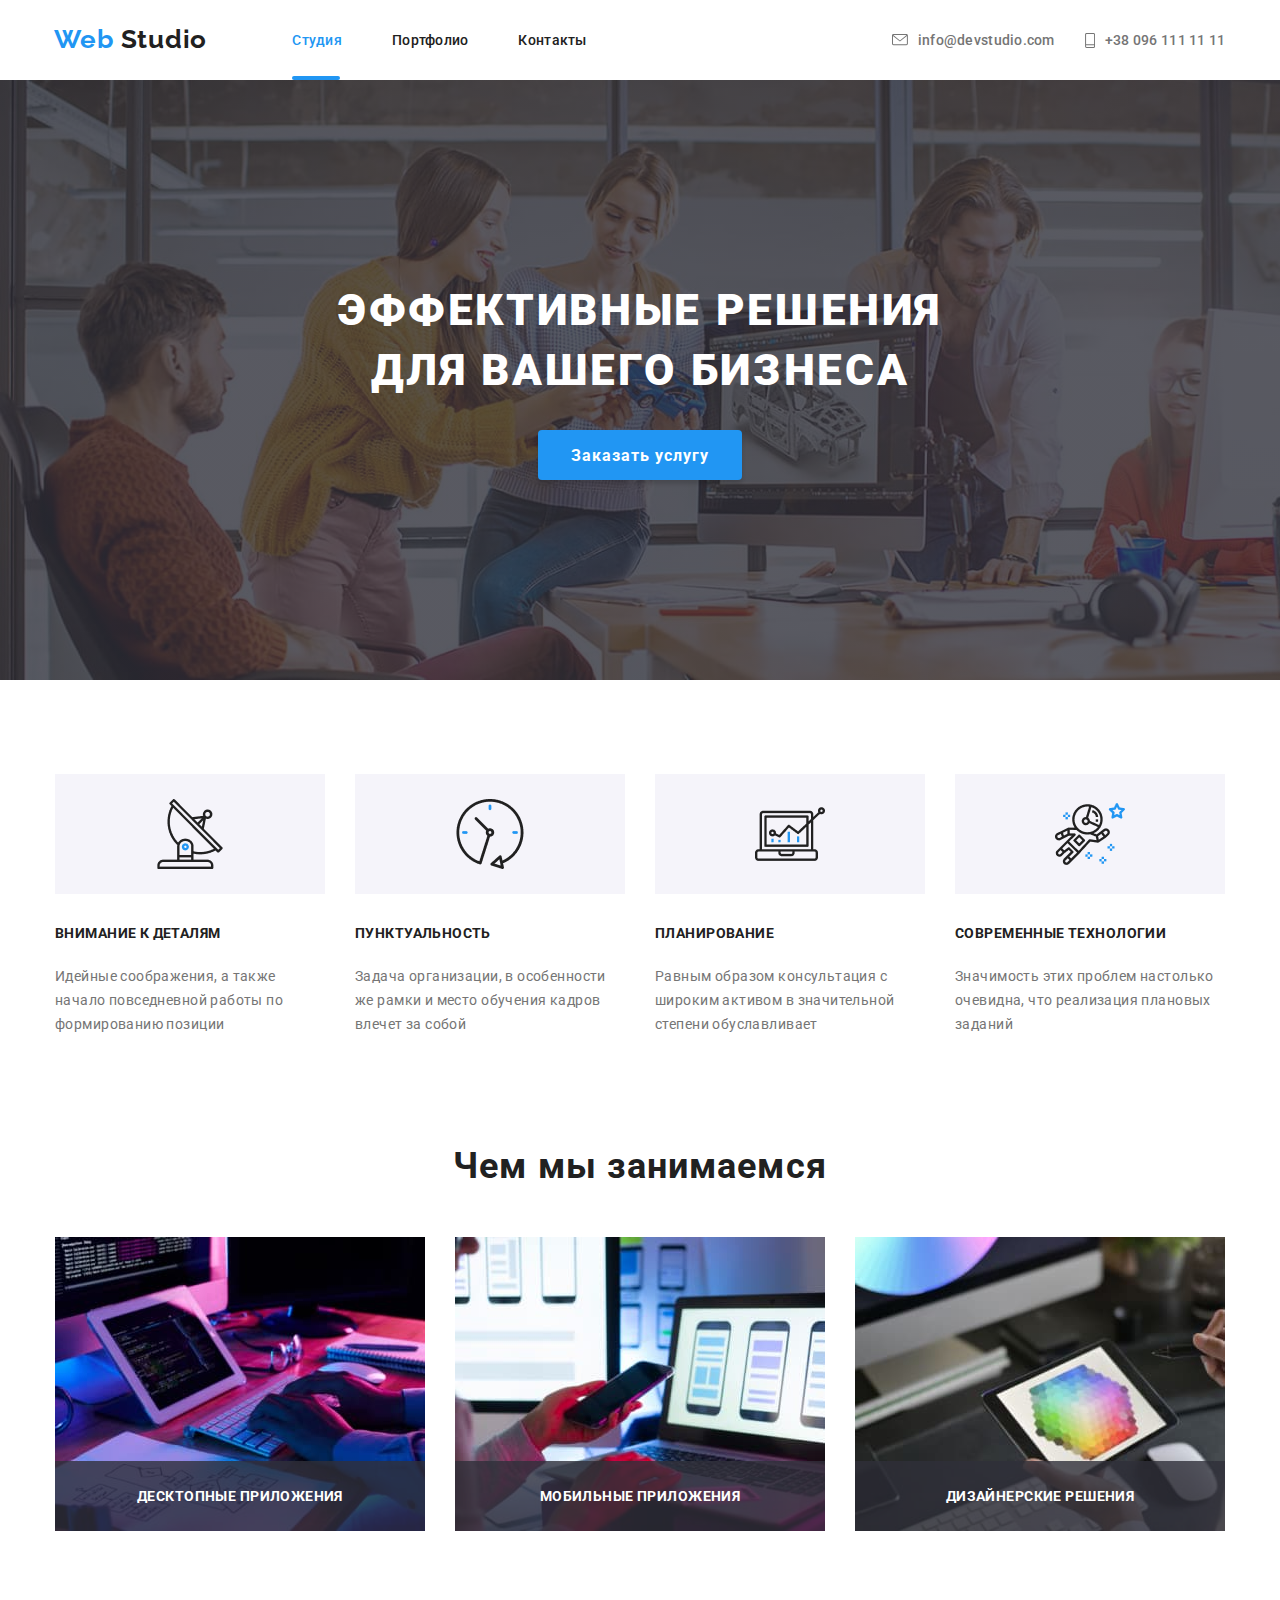
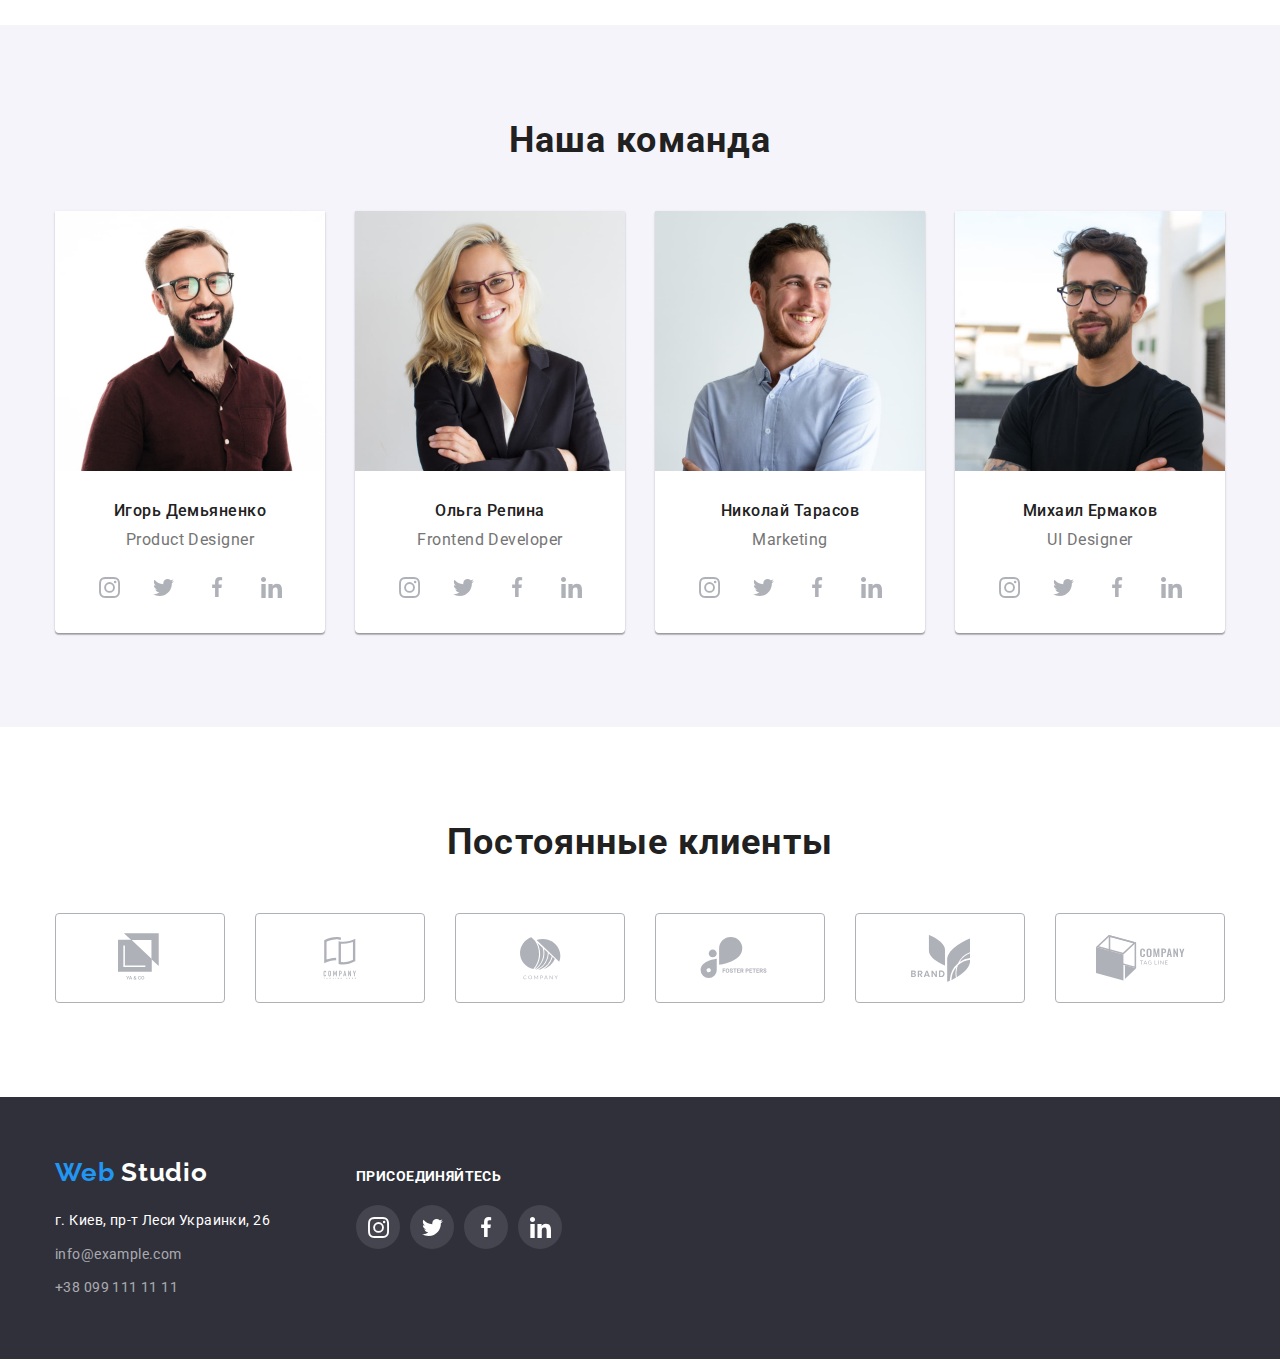
==== index.html @ 48fbd4cf "cloned repository hw-05, added form examples" ====
<!DOCTYPE html>
<html lang="en">
<head>
    <meta charset="UTF-8">
    <meta name="viewport" content="width=device-width, initial-scale=1.0">
    <title>Web Studio</title>
    <link href="https://fonts.googleapis.com/css2?family=Raleway&family=Roboto:wght@400;500;700;900&display=swap" rel="stylesheet">
    <link rel="stylesheet" href="https://cdnjs.cloudflare.com/ajax/libs/modern-normalize/0.7.0/modern-normalize.min.css">
    <link rel="stylesheet" href="./css/styles.css">
</head>
<body class="page">
    <div class="container">
        <header class="header-container container">    
            <!--Navbar-->
            <div class="container">
                <nav class="nav-container">
                    <a class="logo header link" href="./">
                    <span class="site-logo main">
                        <span class="logo-part1">Web </span><span class="logo-part2">Studio</span>
                    </span> 
                    </a>
                    <!--main navigation-->
                    <ul class="site-nav list">
                        <li class="item">
                            <a class="link current-studio" href="./index.html">Студия</a>
                        </li>
                        <li class="item">
                            <a class="link" href="./portfolio.html">Портфолио</a>
                        </li>
                        <li class="item">
                            <a class="link" href="#">Контакты</a>
                        </li>
                    </ul>
                    <!--contacts links-->
                    <ul class="site-contacts list">
                        <li class="item">
                            <svg class="button-icon mail" width="16" height="12">
                                <use href="./images/sprite.svg#icon-mail"></use>
                            </svg>
                            <a class="link" href="mailto:info@devstudio.com">info@devstudio.com</a>
                        </li>
                        <li class="item">
                            <svg class="button-icon tel" width="10" height="15">
                                <use href="./images/sprite.svg#icon-tel"></use>
                            </svg>
                            <a class="link" href="tel:+380961111111">+38 096 111 11 11</a>
                        </li>
                    </ul>
                </nav>
            </div>
        </header>
    </div>
    <main>
         <!--Hero!-->
         <div class="hero">
            <section class="hero-container">
                <div class="hero-section">
                    <H1 class="hero-title">Эффективные решения для вашего бизнеса</H1>
                    <button class="link button hero" data-modal-open>Заказать услугу</button>
                </div>             
            </section>
         </div>
        <!--Advantages-->
        <div class="container">
            <section class="advantages-container container">
                <div class="advantages-section">
                    <h2 class="advantages-title" hidden>Наши преимущества</h2>
                    <ul class="advantages-list list">
                        <li class="advantages-item icon-antenna">
                            <h3 class="advantages-subtitle">Внимание к деталям</h3>
                            <p class="advantages-text">Идейные соображения, а также начало повседневной работы по формированию позиции</p>                
                        </li>
                        <li class="advantages-item icon-clock">
                            <h3 class="advantages-subtitle">Пунктуальность</h3>
                            <p class="advantages-text">Задача организации, в особенности же рамки и место обучения кадров влечет за собой</p>
                        </li>
                        <li class="advantages-item icon-diagram">
                            <h3 class="advantages-subtitle">Планирование</h3>
                            <p class="advantages-text">Равным образом консультация с широким активом в значительной степени обуславливает</p>
                        </li>
                        <li class="advantages-item icon-astro">
                            <h3 class="advantages-subtitle">Современные технологии</h3>
                            <p class="advantages-text">Значимость этих проблем настолько очевидна, что реализация плановых заданий</p>
                        </li>
                    </ul>
                </div>
            </section>
        </div>
        <!--Projects examples-->
        <div class="container">
            <section class="projects-container container">
                <div class="projects-section">
                    <h2 class="section-title">Чем мы занимаемся</h2>
                    <ul class="projects-list list">
                        <li class="project-item">
                            <div class="project-thumb">
                                <img class="project-image" src="./images/apps-on-desktop.jpg" alt="Desktop application running on laptop"
                                width="370"
                                height="294">
                                <div class="overlink">
                                    <a class="project-link link" href="#">Десктопные приложения</a>
                                </div>
                            </div>
                        </li>
                        <li class="project-item">
                            <div class="project-thumb">
                                <img class="project-image" src="./images/apps-on-mobile.jpg" alt="Desktop application running on laptop"
                                width="370"
                                height="294">
                                <div class="overlink">
                                    <a class="project-link link" href="#">Мобильные приложения</a>
                                </div>
                            </div>
                        </li>
                        <li class="project-item">
                            <div class="project-thumb">
                                <img class="project-image" src="./images/apps-design.jpg" alt="Desktop application running on laptop"
                                width="370"
                                height="294">
                                <div class="overlink">
                                    <a class="project-link link" href="#">Дизайнерские решения</a>
                                </div>
                            </div>
                        </li>
                    </ul>
                </div>
            </section>
        </div>
        <!--Our Team-->
        <div class="team">
            <section class="team-container">
                <div class="team-section">
                    <h2 class="section-title">Наша команда</h2>
                    <ul class="team-list list">
                        <li class="team-item">
                            <img class="team-member-photo" src="./images/team-idemyanenko.jpg" alt="Игорь Демьяненко"
                            width="270"
                            height="260">
                            <h3 class="team-member-title">Игорь Демьяненко</h3>
                            <p class="team-department">Product Designer</p>
                            <ul class="social-list join list">
                                <li class="social-list-item">
                                    <a class="social-link-person link" href="#" aria-label="Link to Instagram">
                                        <svg class="social-button-person" width="21" height="21">
                                            <use href="./images/sprite.svg#icon-instagram"></use>
                                        </svg>
                                    </a>
                                </li>
                                <li class="social-list-item">
                                    <a class="social-link-person link" href="#" aria-label="Link to Twiiter">
                                        <svg class="social-button-person" width="25" height="21">
                                            <use href="./images/sprite.svg#icon-twitter"></use>
                                        </svg>
                                    </a>
                                </li>
                                <li class="social-list-item">
                                    <a class="social-link-person link" href="#" aria-label="Link to Facebook">
                                        <svg class="social-button-person" width="22" height="20">
                                            <use href="./images/sprite.svg#icon-facebook"></use>
                                        </svg>
                                    </a>
                                </li>
                                <li class="social-list-item">
                                    <a class="social-link-person link" href="#" aria-label="Link to Linkedin">
                                        <svg class="social-button-person" width="21" height="21">
                                            <use href="./images/sprite.svg#icon-linkedin"></use>
                                        </svg>
                                    </a>                  
                                </li>
                            </ul>
                        <li class="team-item">
                            <img class="team-member-photo" src="./images/team-orepina.jpg" alt="Ольга Репина"
                            width="270"
                            height="260">
                            <h3 class="team-member-title">Ольга Репина</h3>
                            <p class="team-department">Frontend Developer</p>
                            <ul class="social-list list">
                                <li class="social-list-item">
                                    <a class="social-link-person link " href="#" aria-label="Link to Instagram">
                                        <svg class="social-button-person" width="21" height="21">
                                            <use href="./images/sprite.svg#icon-instagram"></use>
                                        </svg>
                                    </a>
                                </li>
                                <li class="social-list-item">
                                    <a class="social-link-person link" href="#" aria-label="Link to Twiiter">
                                        <svg class="social-button-person" width="25" height="21">
                                            <use href="./images/sprite.svg#icon-twitter"></use>
                                        </svg>
                                    </a>
                                </li>
                                <li class="social-list-item">
                                    <a class="social-link-person link" href="#" aria-label="Link to Facebook">
                                        <svg class="social-button-person" width="22" height="20">
                                            <use href="./images/sprite.svg#icon-facebook"></use>
                                        </svg>
                                    </a>
                                </li>
                                <li class="social-list-item">
                                    <a class="social-link-person link" href="#" aria-label="Link to Linkedin">
                                        <svg class="social-button-person" width="21" height="21">
                                            <use href="./images/sprite.svg#icon-linkedin"></use>
                                        </svg>
                                    </a>                  
                                </li>
                            </ul>
                        </li>
                        <li class="team-item">
                            <img class="team-member-photo" src="./images/team-ntarasov.jpg" alt="Николай Тарасов"
                            width="270"
                            height="260">
                            <h3 class="team-member-title">Николай Тарасов</h3>
                            <p class="team-department">Marketing</p>
                            <ul class="social-list join list">
                                <li class="social-list-item">
                                    <a class="social-link-person link" href="#" aria-label="Link to Instagram">
                                        <svg class="social-button-person" width="21" height="21">
                                            <use href="./images/sprite.svg#icon-instagram"></use>
                                        </svg>
                                    </a>
                                </li>
                                <li class="social-list-item">
                                    <a class="social-link-person link" href="#" aria-label="Link to Twiiter">
                                        <svg class="social-button-person" width="25" height="21">
                                            <use href="./images/sprite.svg#icon-twitter"></use>
                                        </svg>
                                    </a>
                                </li>
                                <li class="social-list-item">
                                    <a class="social-link-person link" href="#" aria-label="Link to Facebook">
                                        <svg class="social-button-person" width="22" height="20">
                                            <use href="./images/sprite.svg#icon-facebook"></use>
                                        </svg>
                                    </a>
                                </li>
                                <li class="social-list-item">
                                    <a class="social-link-person link" href="#" aria-label="Link to Linkedin">
                                        <svg class="social-button-person" width="21" height="21">
                                            <use href="./images/sprite.svg#icon-linkedin"></use>
                                        </svg>
                                    </a>                  
                                </li>
                            </ul>
                        </li>
                        <li class="team-item">
                            <img class="team-member-photo" src="./images/team-mermakov.jpg" alt="Михаил Ермаков"
                            width="270"
                            height="260">
                            <h3 class="team-member-title">Михаил Ермаков</h3>
                            <p class="team-department">UI Designer</p>
                            <ul class="social-list join list">
                                <li class="social-list-item">
                                    <a class="social-link-person link" href="#" aria-label="Link to Instagram">
                                        <svg class="social-button-person" width="21" height="21">
                                            <use href="./images/sprite.svg#icon-instagram"></use>
                                        </svg>
                                    </a>
                                </li>
                                <li class="social-list-item">
                                    <a class="social-link-person link" href="#" aria-label="Link to Twiiter">
                                        <svg class="social-button-person" width="25" height="21">
                                            <use href="./images/sprite.svg#icon-twitter"></use>
                                        </svg>
                                    </a>
                                </li>
                                <li class="social-list-item">
                                    <a class="social-link-person link" href="#" aria-label="Link to Facebook">
                                        <svg class="social-button-person" width="22" height="20">
                                            <use href="./images/sprite.svg#icon-facebook"></use>
                                        </svg>
                                    </a>
                                </li>
                                <li class="social-list-item">
                                    <a class="social-link-person link" href="#" aria-label="Link to Linkedin">
                                        <svg class="social-button-person" width="21" height="21">
                                            <use href="./images/sprite.svg#icon-linkedin"></use>
                                        </svg>
                                    </a>                  
                                </li>
                            </ul>
                        </li>
                    </ul>
                </div>
            </section>
        </div>
        <!--Сonstant clients-->
        <div class="container">
            <section class="clients-container container">
                <div class="clients">
                    <h2 class="section-title">Постоянные клиенты</h2>
                <ul class="company-list list">
                    <li class="company-item">
                        <a class="link link-logo" href="#" aria-label="Link to Company1">
                            <svg class="company-logo logo1" width="45" height="50">
                                <use href="./images/sprite.svg#icon-logo-1"></use>
                            </svg>
                        </a>
                    </li>
                    <li class="company-item">
                        <a class="link link-logo" href="#" aria-label="Link to Company1">
                            <svg class="company-logo logo2" width="40" height="42">
                                <use href="./images/sprite.svg#icon-logo-2"></use>
                            </svg>
                        </a>
                    </li>
                    <li class="company-item">
                        <a class="link link-logo" href="#" aria-label="Link to Company1">
                            <svg class="company-logo logo3" width="41" height="43">
                                <use href="./images/sprite.svg#icon-logo-3"></use>
                            </svg>
                        </a>
                    </li>
                    <li class="company-item">
                        <a class="link link-logo" href="#" aria-label="Link to Company1">
                            <svg class="company-logo logo4" width="80" height="42">
                                <use href="./images/sprite.svg#icon-logo-4"></use>
                            </svg>
                        </a>
                    </li>
                    <li class="company-item">
                        <a class="link link-logo" href="#" aria-label="Link to Company1">
                            <svg class="company-logo logo5" width="59" height="47">
                                <use href="./images/sprite.svg#icon-logo-5"></use>
                            </svg>
                        </a>
                    </li>
                    <li class="company-item">
                        <a class="link link-logo" href="#" aria-label="Link to Company1">
                            <svg class="company-logo logo6" width="89" height="46">
                                <use href="./images/sprite.svg#icon-logo-6"></use>
                            </svg>
                        </a>
                    </li>
                </ul>
                </div>
            </section>
        </div>
    </main>
    <!--Footer-->
    <div class="footer">
        <footer class="footer-container">
            <!--Address-->
            <div class="section-footer">
                <section class="section-address">
                    <a class="logo footer link" href="./">
                        <span class="site-logo secondary">
                            <span class="logo-part1">Web </span><span class="logo-part2">Studio</span>
                        </span> 
                    </a>
                    <address class="contacts">
                        <p class="address-text">г. Киев, пр-т Леси Украинки, 26</p>
                        <a class="link mail" href="mailto:info@example.com">info@example.com</a><br>
                        <a class="link call" href="tel:+380991111111">+38 099 111 11 11</a>
                    </address>
                </section>
                <!--Join!-->
                <section class="section-join">
                    <p class="join-text">Присоединяйтесь</p>
                    <ul class="social-list list">
                        <li class="social-list-item">
                            <a class="social-link-footer link" href="#" aria-label="Link to Instagram">
                                <svg class="social-button" width="21" height="21">
                                    <use href="./images/sprite.svg#icon-instagram"></use>
                                </svg>
                            </a>
                        </li>
                        <li class="social-list-item">
                            <a class="social-link-footer link" href="#" aria-label="Link to Twiiter">
                                <svg class="social-button" width="25" height="21">
                                    <use href="./images/sprite.svg#icon-twitter"></use>
                                </svg>
                            </a>
                        </li>
                        <li class="social-list-item">
                            <a class="social-link-footer link" href="#" aria-label="Link to Facebook">
                                <svg class="social-button" width="22" height="20">
                                    <use href="./images/sprite.svg#icon-facebook"></use>
                                </svg>
                            </a>
                        </li>
                        <li class="social-list-item">
                            <a class="social-link-footer link" href="#" aria-label="Link to Linkedin">
                                <svg class="social-button" width="21" height="21">
                                    <use href="./images/sprite.svg#icon-linkedin"></use>
                                </svg>
                            </a>                  
                        </li>
                    </ul>
                </section>
            </div>
        </footer>
    </div>
    <!--Modal block-->
   <div class="backdrop is-hidden" data-modal>
       <div class="modal">
           <div>
            <button class="btn-close" data-modal-close>
                <svg width="30" height="30" viewBox="0 0 30 30" fill="none" xmlns="http://www.w3.org/2000/svg">
                    <circle cx="15" cy="15" r="15" fill="white"/>
                    <circle cx="15" cy="15" r="14.5" stroke="black" stroke-opacity="0.1"/>
                    <path d="M21 10.1079L19.8921 9L15.5 13.3921L11.1079 9L10 10.1079L14.3921 14.5L10 18.8921L11.1079 20L15.5 15.6079L19.8921 20L21 18.8921L16.6079 14.5L21 10.1079Z" fill="black"/>
                </svg>
           </div>
           
            <div>
                <form action="#" method="POST">
                    <label>
                        Message
                        <input type="text" name="message" placeholder="enter your message">
                    </label>
                </form>
            </div>
            <div role="group">
                <p>Выберите цвет футболки:</p>
              
                <label for="color-1">Красный</label>
                <input id="color-1" name="color" type="radio" value="red" checked />
              
                <label for="color-2">Белый</label>
                <input id="color-2" name="color" type="radio" value="white" />
              
                <label for="color-3">Зелёный</label>
                <input id="color-3" name="color" type="radio" value="green" />
              </div>
              <div>
                <label for="age">Возраст</label>
                <input id="age" type="range" name="age" min="0" max="120" value="0" />
              </div>
              <div>
                <label for="color">Цвет</label>

                <input id="color" name="color" type="color" />
              </div>
           </button>
       </div>
   </div>
   <script src="./js/modal.js"></script>
</body>
</html>
---- css/styles.css ----
:root {
    --text-color-main: #212121;
    --text-color-secondary:#757575;
    --text-color-accent: #2196F3;
    --text-color-accent2: #ffffff;
    --text-color-footer: rgba(255, 255, 255, 0.6);;
    --background-color-main: #ffffff;
    --background-color-secondary: #F5F4FA;
    --background-color-accent: #2196F3;
    --background-color-accent2: #2F303A;
    --background-color-transparent1: rgba(47, 48, 58, 0.8);
    --background-color-transparent2: rgba(33, 150, 243, 0.9);
    --background-color-footer: #2F303A;
    --link-color-inactive: #AFB1B8;
    --link-color-active: #2196F3;
    --nav-underline: #ECECEC;
    --cards-line: #EEEEEE;
}

/*Page main (body) font and color styling*/
.page {
    background-color: var(--background-color-main);
    font-family: 'Roboto', sans-serif;
}

.site-logo {
    font-family: 'Raleway', sans-serif;
    font-size: 26px;
    font-weight: bold;
    line-height: 1.2;
    letter-spacing: 0.03em;
}

h1,h2,h3,h4,h5,h6 {
    margin-top: 0;
    margin-bottom: 0;
}

.list {
    list-style: none;
    padding: 0;
    margin: 0;
}

.link {
    text-decoration: none;

    transition: color 250ms cubic-bezier(0.4, 0, 0.2, 1);
}

.link.button {
    color: var(--text-color-accent2);
    background-color: var(--background-color-accent);
}

.site-nav .link:hover,
.site-nav .link:focus,
.site-contacts .link:hover,
.site-contacts .link:focus {
    color: var( --text-color-accent);
}

/*Navbar (header)styling */

.container {
    background-color: var(--background-color-main);
}

.header-container {
    max-width: 1600px;

    padding-left: 15px;
    padding-right: 15px;
    margin-left: auto;
    margin-right: auto;
}
.container.underline {
    border-bottom: 1px solid var(--nav-underline);
}

.nav-container {
    display: flex;
    align-items: center;
    justify-content: center;
}

.site-logo.main .logo-part1 {
    color: var(--text-color-accent);
}

.site-logo.main .logo-part2 {
    color: var(--text-color-main);
}

.site-nav {
    display: flex;
    margin-left: 85px;
}

/*всем элементам списка, кроме последнего
равен этому выражению  .site-nav .item:not(:last-child) {}
(применить к всем который следует за .item - первый ел-т в списке)
*/
.site-nav .item + .item {
    margin-left: 50px;
}

.site-nav .link {
    position: relative;
    display: block;
    padding-top: 32px;
    padding-bottom: 32px;
    height: 80px;

    color: var(--text-color-main);
    font-weight: 500;
    font-size: 14px;
    line-height: 1.15;
    letter-spacing: 0.02em;
}

.site-nav .link.current-studio {
    display: flex;
    color: var(--text-color-accent);
}

.site-nav .link.current-portfolio {
    display: flex;
    color: var(--text-color-accent);
}

.site-nav .link.current-studio::after {
    position: absolute;
    bottom: 0;
    width: 48px;
    height: 4px;

    display: inline-block;
   
    content:'';
    background-image: url(../images/nav-studio.svg);
}

.site-nav .link.current-portfolio::after {
    position: absolute;
    bottom: 0;
    width: 77px;
    height: 4px;

    display: inline-block;
   
    content:'';
    background-image: url(../images/nav-portfolio.svg);
}

.site-contacts {
    display: inline-flex;
    align-items: center;
    margin-left: 305px;
}

.site-contacts .item {
    display: inline-flex;
    justify-content: center;
    align-items: center;
}

.site-contacts .link {
    color: var(--text-color-secondary);
    font-weight: 500;
    font-size: 14px;
    line-height: 1.5;
    letter-spacing: 0.02em
}

.site-contacts .item + .item{
    padding-left: 30px;
}

.site-contacts .item .link + .link {
    padding-left: 10px;
}

.button-icon {
    fill: var(--text-color-secondary);
    margin-right: 10px;

    transition: color 250ms cubic-bezier(0.4, 0, 0.2, 1);
}

.site-contacts .item:hover .button-icon {
    fill: var(--text-color-accent);
}

.site-contacts .item:hover .link {
    color: var(--text-color-accent);
}


/*Section "Hero" styling*/
.hero {
    background: var(--background-color-transparent1);
}

.hero-container {
    max-width: 1600px;
    height: 600px;
    margin-left: auto;
    margin-right: auto;

    background-image: linear-gradient(to right, rgba(47, 48, 58, 0.8), rgba(47, 48, 58, 0.8)), url(../images/hero-opt.jpg);
}

.hero-section {
    padding-top: 200px;
    padding-bottom: 200px;
    padding-right: 15px;
    padding-left: 15px;
    
    background-color: var(--background-color-transparent);
    text-align: center;
}

.hero-title {
    width: 696px;
    margin-left: auto;
    margin-right: auto;
    margin-bottom: 30px;
    
    color: var(--text-color-accent2);
    font-weight: 900;
    font-size: 44px;
    line-height: 1.364;
    letter-spacing: 0.06em;
    text-transform: uppercase;
}
.button.hero {
    display:inline-block;
    min-width: 200px;
    height: 50px;
    padding: 10px 32px;

    border: 1px solid transparent;
    box-shadow: 0px 4px 4px rgba(0, 0, 0, 0.15);
    
    font-weight: 700;
    font-size: 16px;
    line-height: 1.875;
    letter-spacing: 0.06em;
    border-radius: 4px;
   }

/*Section "Advantages" styling*/
.advantages-container {
    max-width: 1600px;
    margin-left:auto;
    margin-right: auto;
}

.advantages-section {
    padding-top: 94px;
    padding-left: 15px;
    padding-right: 15px;
    margin-left:auto;
    margin-right: auto;
}
.advantages-list {
    display: flex; 
    justify-content: center;
}

.advantages-item {
    width: 270px;
    align-items: center;
}

.advantages-list .advantages-item + .advantages-item {
    margin-left: 30px;
}

.advantages-item::before {
    display: block;
    content:'';
    height: 120px;
    margin-bottom: 30px;
    background-color: var(--background-color-secondary);
    background-repeat: no-repeat;
    background-position: center;
}

.advantages-item.icon-antenna::before {
    background-image: url(../images/advan-antenna1.png);
}

.advantages-item.icon-clock::before {
    background-image: url(../images/advan-clock1.png);
}

.advantages-item.icon-diagram::before {
    background-image: url(../images/advan-diagram1.png);
}

.advantages-item.icon-astro::before {
    background-image: url(../images/advan-astronaut1.png);
}

.advantages-subtitle {
    display: inline-block;
    width: 270px;
    margin-bottom: 10px;

    color: var(--text-color-main);
    font-weight: bold;
    font-size: 14px;
    line-height: 1.142;
    letter-spacing: 0.03em;
    text-transform: uppercase;
}

.advantages-text {
    width: 270px;

    color: var(--text-color-secondary);
    font-size: 14px;
    line-height: 1.714;
    letter-spacing: 0.03em;
}

/*Section "Our Ptojects"*/
.projects-container {
    max-width: 1600px;
    margin-left:auto;
    margin-right: auto;
}

.projects-section {
    padding-top: 94px;
    padding-bottom: 94px;
    padding-left: 15px;
    padding-right: 15px;
    margin-left:auto;
    margin-right: auto;
}

.projects-list {
    display: flex;
    justify-content: center;
}

.project-item {
    display: inline-block;

    width: 370px;
    height: 294px;
}

.projects-list .project-item + .project-item {
    margin-left: 30px;
}

.project-image {
    display: block;
}

.project-link {
    display: inline-block;
    min-width: 370px;
    height: 70px;
    padding: 27px 82px;

    color: var(--text-color-accent2);
    background-color:var(--background-color-transparent1);
    font-weight: bold;
    font-size: 14px;
    line-height: 1.143;
    letter-spacing: 0.03em;
    text-transform: uppercase;
    text-align: center;
}

.project-thumb {
    position: relative;
}

.overlink {
    position: absolute;
    bottom: 0;
}


/*Headers styling for "Our Ptojects","Our team", "Our Clients" */
.section-title {
    margin-top: 0;
    margin-bottom: 50px;

    color: var(--text-color-main);
    font-weight: bold;
    font-size: 36px;
    line-height: 1.17;
    text-align: center;
    letter-spacing: 0.03em;
}

/*Section "Team" styling*/
.team {
    background-color: var(--background-color-secondary);
}

.team-container {
    max-width: 1600px;
    margin-left:auto;
    margin-right: auto;
}

.team-section {
    padding-top: 94px;
    padding-bottom: 94px;
    padding-left: 15px;
    padding-right: 15px;
}

.team-list {
    display: flex;
    justify-content: center;
}

.team-item {
    padding-bottom: 24px;

    text-align: center;
    background-color: var(--background-color-main);
    border-radius: 0px 0px 4px 4px;
    box-shadow: 0px 1px 3px rgba(0, 0, 0, 0.12), 
                0px 1px 1px rgba(0, 0, 0, 0.14), 
                0px 2px 1px rgba(0, 0, 0, 0.2);

}
.team-list .team-item + .team-item {
    margin-left: 30px;
}

.team-member-photo {
    display: block;
    margin-bottom: 30px;
}

.team-member-title {
    margin-bottom: 10px;
    color:var(--text-color-main);
    font-weight: 500;
    font-size: 16px;
    line-height: 1.188;
    letter-spacing: 0.03em;
}

.team-department {
    margin-top: 0;
    margin-bottom: 16px;

    color:var(--text-color-secondary);
    font-weight: normal;
    font-size: 16px;   
    line-height: 1.188;
    letter-spacing: 0.03em;
}
.social-list {
    display: flex;
    justify-content: center;
}

.social-list .link {
    display: flex;
    justify-content: center;
    align-items: center;
    width: 44px;
    height: 44px;
    border: 1px transparent;
    border-radius: 22px;

    font-weight: 500;
    color: var(--link-color-inactive);
}

.social-list .social-list-item + .social-list-item {
    margin-left: 10px;
}

.social-button-person {
    box-sizing: content-box;
    padding: 4px 4px;

    fill: var(--link-color-inactive);
}

.social-link-person:hover,
.social-link-person:focus,
.social-button-person:hover,
.social-button-person:focus {
    background-color: var(--background-color-accent);
    fill: var(--text-color-accent2);
}

/*Section "Clients" styling*/

.clients-container {
    max-width: 1600px;
    margin-left: auto;
    margin-right: auto;
}

.clients {

    padding-top: 94px;
    padding-bottom: 94px;
    padding-left: 15px;
    padding-right: 15px;
    margin-left: auto;
    margin-right: auto;
}

.company-list {
    display: flex;
    justify-content: center;
}

.company-item {
    display: flex;
    justify-content: center;
    width: 170px;
    height: 90px;

    border: 1px solid var(--link-color-inactive);
    border-radius: 4px; 
}

.company-item + .company-item {
    margin-left: 30px;
}

.company-list .link {
    display: flex;
    align-items: center;
}

.company-logo {
    box-sizing: content-box;
    fill: var(--link-color-inactive); 
}

.logo1 {
    padding: 20px 63px;
}

.logo2 {
    padding: 24px 65px;
}

.logo3 {
    padding: 24px 65px;
}

.logo4 {
    padding: 24px 45px;
}

.logo5 {
    padding: 21px 55px;
}

.logo6 {
    padding: 22px 40px;
}

.company-logo:hover,
.company-logo:focus,
.company-item:hover, 
.company-item:hover {
    fill: var(--link-color-active);
    border-color: var(--link-color-active);
}

/*Footer styling*/
.footer {
    background-color: var(--background-color-footer);
}

.footer-container {
    max-width: 1600px;
    padding-right: 15px;
    padding-left: 15px;
    margin-left: auto;
    margin-right: auto;
}

.section-footer {
    display: flex;

    max-width: 1170px;
    margin-left: auto;
    margin-right: auto;
}

/*Logo + Address block*/

.section-address {
    display: inline-block;
    
    width: 231px;
    padding-top: 60px;
    padding-bottom: 60px;
}

.section-address .link {
    display: block;

    font-size: 14px;
    line-height: 1.72;
    letter-spacing: 0.03em;
    color: var(--text-color-footer);
}

.logo.footer.link{
    display: block;
    margin-bottom: 20px;
}

.site-logo.secondary .logo-part1 {
    color:var(--link-color-active);
}
    
.site-logo.secondary .logo-part2 {
    color: var(--text-color-accent2);
}

.address-text {
    margin-top: 0;
    margin-bottom: 9px;
    
    color: var(--text-color-accent2);
    font-style: normal;
    font-size: 14px;
    line-height: 1.72;
    letter-spacing: 0.03em;
}

.contacts .link {
    display: inline-block;
    font-style: normal;
}

.contacts .mail {
    margin-bottom: 9px;
}

/*Join block*/


.section-join {
    display: inline-block;
    
    width: 206px;
    padding-top: 72px;
    padding-bottom: 100px;
    margin-left: 70px;
}

.join-text, .signup-text {
    margin-top:0;
    margin-bottom: 20px;
    padding: 0;

    color: var(--text-color-accent2);
    font-weight: bold;
    font-size: 14px;
    line-height: 1.14;
    letter-spacing: 0.03em;
    text-transform: uppercase;
}
.social-button {
    fill: var(--text-color-accent2);
}

.social-link-footer {
    background-color: rgba(255, 255, 255, 0.1);
}
.social-link-footer:hover {
    background-color: var(--background-color-accent)
}

.backdrop {
    position: fixed;
    top: 0;
    left: 0;
    width: 100%;
    height: 100%;
    background-color: rgba(0, 0, 0, 0.2);
}
.backdrop.is-hidden {
    opacity: 0;
    pointer-events: none;
}

.modal {
    position: absolute;
    top: 50%;
    left: 50%;
    transform: translate(-50%, -50%);

    width: 528px;
    height: 581px;
    padding: 15px;

    background-color: var(--background-color-main);
    box-shadow: 0px 1px 3px rgba(0, 0, 0, 0.12), 0px 1px 1px rgba(0, 0, 0, 0.14), 0px 2px 1px rgba(0, 0, 0, 0.2);
    border-radius: 4px;
}

.btn-close {
    position: absolute;
    top: 8px;
    right: 8px;

    border: 0;
    padding: 0;
    
    background-color: var(--background-color-main);
}


/*Portfolio page styling*/
/*Portfolio navigation*/

.portfolio-nav {
    max-width: 1600px;
    padding-right: 15px;
    padding-left: 15px;
    margin-right: auto;
    margin-left: auto;
}

.portfolio-sort {
   
    padding-top: 94px;
    margin-right: auto;
    margin-left: auto;
}

.portfolio-nav-list {
    display: flex;
    justify-content: center;
    padding-bottom: 50px;

    text-align: center;   
}

.nav-button {
    display: inline-block;
    padding: 5px 22px ;
    border: 1px solid transparent;
    border-radius: 4px;
    
    color: var(--text-color-main);
    background-color: var(--background-color-secondary);
    font-weight: 500;
    font-size: 16px;
    line-height: 1.625;
    text-align: center;
    letter-spacing: 0.03em;
}
.portfolio-nav .portfolio-nav-item + .portfolio-nav-item {
    margin-left: 8px;
}

.nav-button:hover,
.nav-button:focus {
    background-color: var(--background-color-accent);
    color: var(--text-color-accent2);
    box-shadow: 0px 3px 1px rgba(0, 0, 0, 0.1), 
                0px 1px 2px rgba(0, 0, 0, 0.08), 
                0px 2px 2px rgba(0, 0, 0, 0.12);
}

.nav-button.current {
    color: var(--text-color-accent2);
    background-color: var(--background-color-accent);
}

/*Portfolio items container*/
.portfolio {
    display: flex;
    max-width: 1600px;
    padding-right: 15px;
    padding-left: 15px;
    margin-right: auto;
    margin-left: auto;
}

.portfolio-container { 
    padding-bottom: 94px;
}

.portfolio-list {
    display: flex;
    flex-wrap: wrap;
    justify-content: center;
}

.portfolio-item {
    display: flex;
    margin-bottom: 30px;
    margin-bottom: 30px;
    margin-right: 30px;

    border: 1px solid var(--cards-line);
}

/*к каждому 3му ел-ту*/
.portfolio-item:nth-child(3n) {
    margin-right: 0;
}
/*к 3 последним ел-там*/
.portfolio-item:nth-last-child(-n+3) {
    margin-bottom: 0;
}

/*альтернативный способ на основе calc
width: calc ((100% - 60px) / 3 ;
margin-right: 30px;
formula
calc((100% - (N of margin in row)*margin) / N of elements in row */

.portfolio-image {
   
}

.portfolio-title {
    min-width: 322px;
    padding-right: 24px;
    padding-left: 24px;
    margin-top: 20px;
    margin-bottom: 4px;

    color: var(--text-color-main);
    font-weight: bold;
    font-size: 18px;
    line-height: 2;
    letter-spacing: 0.06em;
}

.portfolio-type {
    min-width: 322px;
    padding-right: 24px;
    padding-left: 24px;
    margin-top: 0;
    margin-bottom: 20px;

    color: var(--text-color-secondary);
    font-size: 16px;
    line-height: 1.875;
    letter-spacing: 0.03em;
}

.portfolio-text {
    margin: 0;

    color: var(--text-color-accent2);
    font-size: 18px;
    line-height: 28px;
    letter-spacing: 0.03em;
}

.image-thumb {
    position: relative;
    overflow: hidden;
}
.overlay {
    position: absolute;
    top: 0;
    left: 0;
    width: 100%;
    height: 100%;
    
    padding: 63px 24px;
    background-color: var(--background-color-transparent2);

    transform: translateY(100%);
    transition-duration: 250ms;
    transition-timing-function: cubic-bezier(0.4, 0, 0.2, 1);
}

.portfolio-link:hover .overlay {
    transform: translateY(0)

}   
.portfolio-link:hover,
.portfolio-link:focus {
    box-shadow: 0px 1px 1px rgba(0, 0, 0, 0.12), 
                0px 4px 4px rgba(0, 0, 0, 0.06),
                1px 4px 6px rgba(0, 0, 0, 0.16);
}
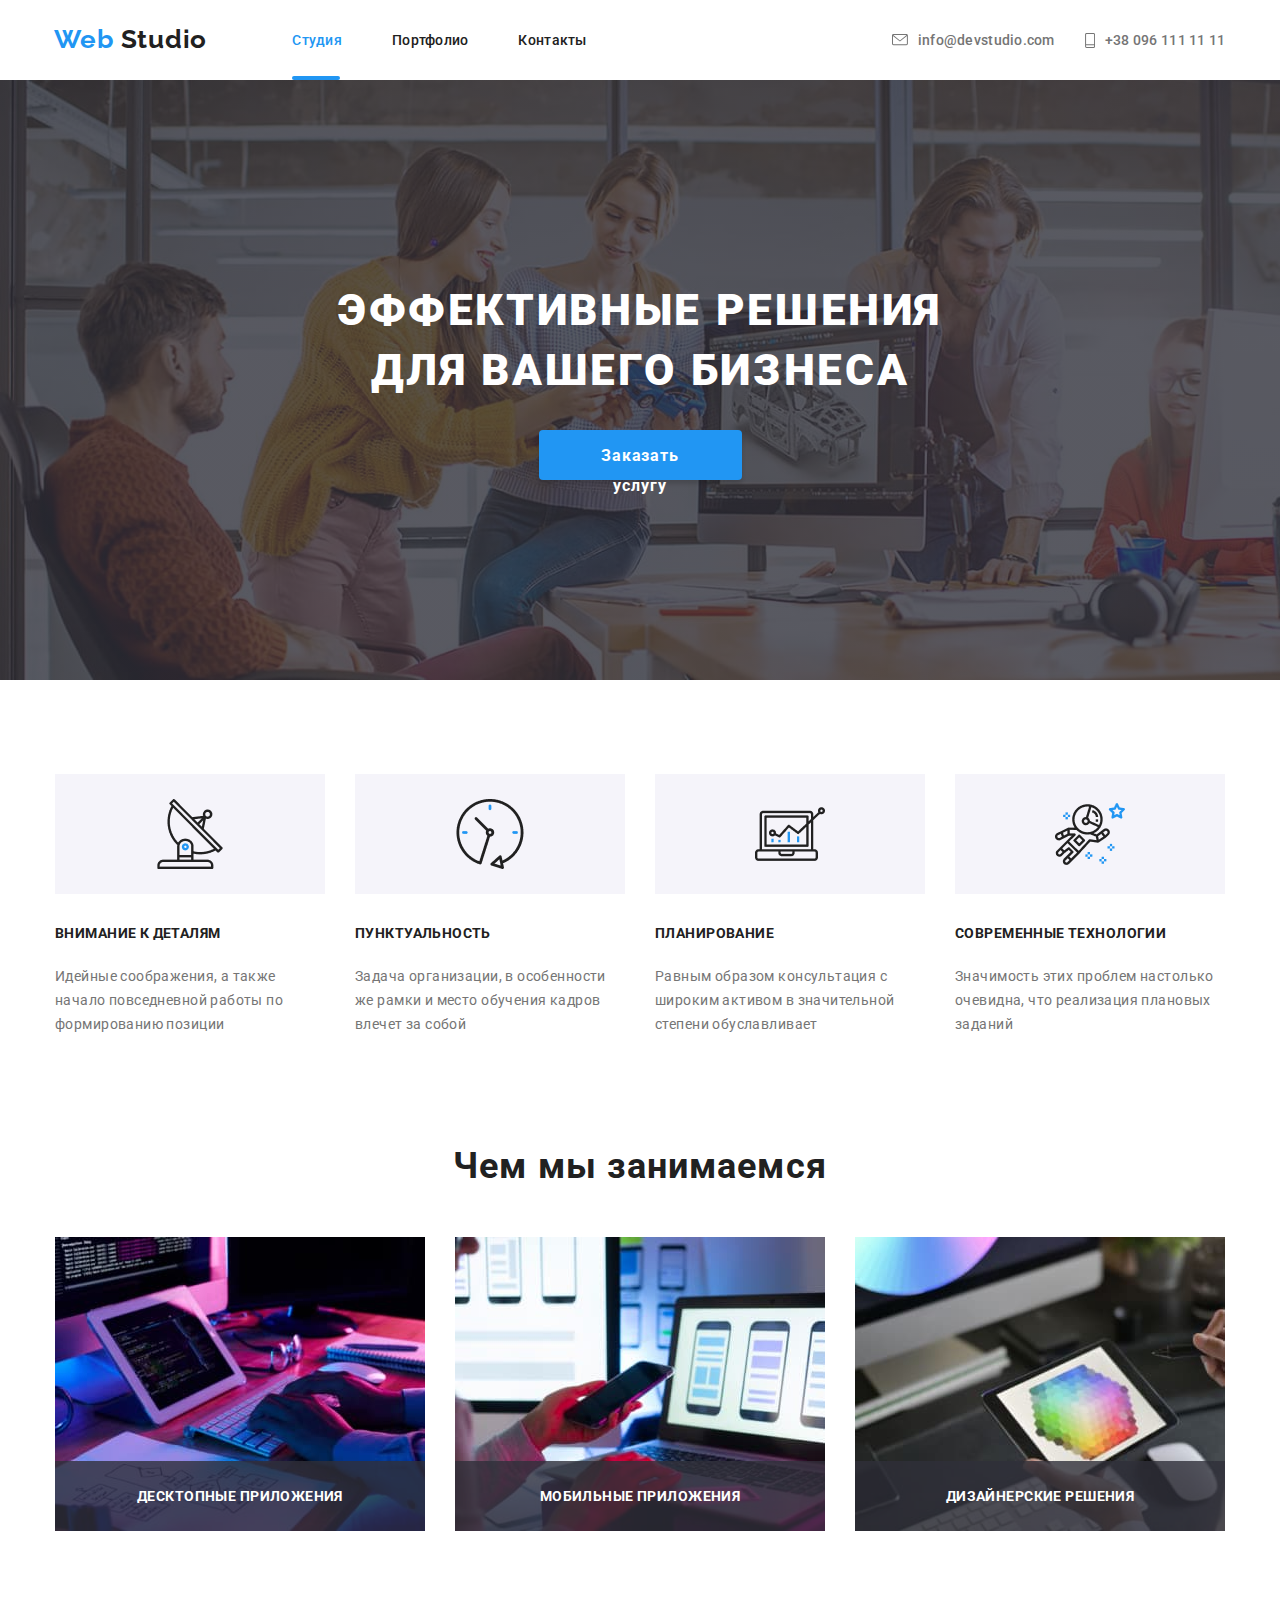
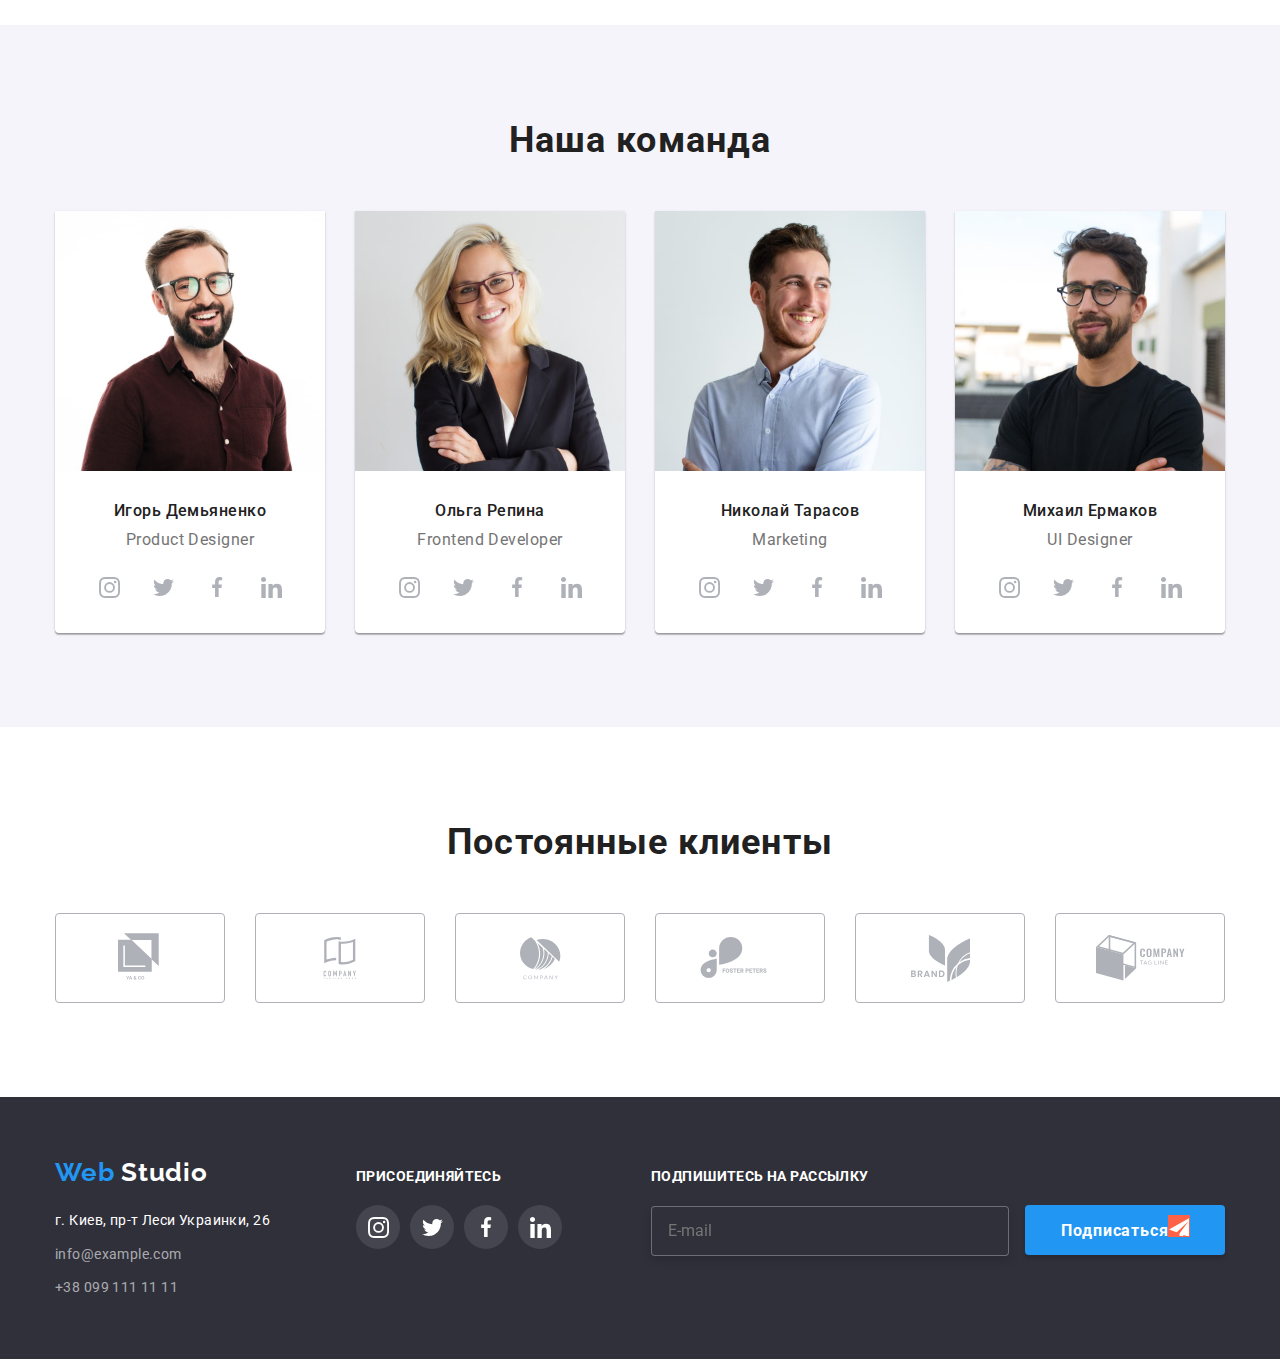
==== commit 1b4e81c5: "added submit email form in footer" ====
--- a/index.html
+++ b/index.html
@@ -56,7 +56,7 @@
             <section class="hero-container">
                 <div class="hero-section">
                     <H1 class="hero-title">Эффективные решения для вашего бизнеса</H1>
-                    <button class="link button hero" data-modal-open>Заказать услугу</button>
+                    <button class="button hero" data-modal-open>Заказать услугу</button>
                 </div>             
             </section>
          </div>
@@ -387,6 +387,14 @@
                         </li>
                     </ul>
                 </section>
+                <section class="section-subscribe">
+                    <form action="#" method="POST">
+                        <p class="join-text">Подпишитесь на рассылку</p>
+                        <input class="input-mail" type="email" name="email" id="email" placeholder="E-mail" autocomplete="off">
+                        <button class="button subscribe" type="submit">Подписаться</button>
+                    </form>
+                </section>
+
             </div>
         </footer>
     </div>
@@ -401,39 +409,56 @@
                     <path d="M21 10.1079L19.8921 9L15.5 13.3921L11.1079 9L10 10.1079L14.3921 14.5L10 18.8921L11.1079 20L15.5 15.6079L19.8921 20L21 18.8921L16.6079 14.5L21 10.1079Z" fill="black"/>
                 </svg>
            </div>
-           
-            <div>
-                <form action="#" method="POST">
-                    <label>
-                        Message
-                        <input type="text" name="message" placeholder="enter your message">
-                    </label>
-                </form>
-            </div>
-            <div role="group">
-                <p>Выберите цвет футболки:</p>
-              
-                <label for="color-1">Красный</label>
-                <input id="color-1" name="color" type="radio" value="red" checked />
-              
-                <label for="color-2">Белый</label>
-                <input id="color-2" name="color" type="radio" value="white" />
-              
-                <label for="color-3">Зелёный</label>
-                <input id="color-3" name="color" type="radio" value="green" />
-              </div>
-              <div>
-                <label for="age">Возраст</label>
-                <input id="age" type="range" name="age" min="0" max="120" value="0" />
-              </div>
-              <div>
-                <label for="color">Цвет</label>
-
-                <input id="color" name="color" type="color" />
-              </div>
-           </button>
+           <h2 class="form-title">Оставьте свои данные, мы вам перезвоним</h2>
+            <form action="#" method="POST">
+                <div class="input-field">
+                    <label class="label" for="name">Имя</label>
+                    <input class="input" type="text" name="name" id="name" autocomplete="off" autofocus>
+                </div>
+                <div class="input-field">
+                    <label class="label" for="tel">Телефон</label>
+                    <input class="input" type="tel" name="tel" id="tel" autocomplete="off">
+                </div>
+                <div class="input-field">
+                    <label class="label" for="email">Почта</label>
+                    <input class="input" type="email" name="email" id="email" autocomplete="off">
+                </div>
+                <div class="input-field">
+                    <label class="label" for="comments">Комментарий</label>
+                    <textarea class="input textarea" 
+                        name="comments"
+                        id="comments" 
+                        cols="30" 
+                        rows="5"
+                        placeholder="Введите текст">
+                    </textarea>
+                <div class="input-checkbox">
+                    <input class="input" type="checkbox" name="checkbox" id="checkbox">
+                    <label class="label" for="email">Соглашаюсь с рассылкой и принимаю 
+                        <span>
+                        <a class="agreement-link" href="#">Условия договора</a>
+                        </span>
+                    </label>               
+                </div>
+                <button class="button form" type="submit">Отправить</button>
+            </form>
        </div>
    </div>
+   <!--Scrip from Repeta, to send submitted form via button type="submit" to nowhere:)-->
+   <script>
+       (() => {
+        document
+        .querySelector('.js-speaker-form')
+        .addEventListener('submit', e => {
+            e.preventDefault();
+
+            new FormData(e.currentTarget).forEach((value, name) =>
+            console.log(`${name}: ${value}`),
+            );
+        });
+        })();
+   </script>
+   <!--Script for opening modal window via button placed at "Hero"-->
    <script src="./js/modal.js"></script>
 </body>
 </html>--- a/css/styles.css
+++ b/css/styles.css
@@ -48,11 +48,6 @@
     transition: color 250ms cubic-bezier(0.4, 0, 0.2, 1);
 }
 
-.link.button {
-    color: var(--text-color-accent2);
-    background-color: var(--background-color-accent);
-}
-
 .site-nav .link:hover,
 .site-nav .link:focus,
 .site-contacts .link:hover,
@@ -234,21 +229,28 @@
     letter-spacing: 0.06em;
     text-transform: uppercase;
 }
-.button.hero {
+
+.button {
     display:inline-block;
-    min-width: 200px;
+    width: 200px;
     height: 50px;
     padding: 10px 32px;
 
     border: 1px solid transparent;
     box-shadow: 0px 4px 4px rgba(0, 0, 0, 0.15);
+    color: var(--text-color-accent2);
+    background-color: var(--background-color-accent);
     
     font-weight: 700;
     font-size: 16px;
     line-height: 1.875;
     letter-spacing: 0.06em;
     border-radius: 4px;
-   }
+}
+
+.button.hero {
+    min-width: 203px;
+}
 
 /*Section "Advantages" styling*/
 .advantages-container {
@@ -654,7 +656,6 @@
 
 /*Join block*/
 
-
 .section-join {
     display: inline-block;
     
@@ -664,7 +665,8 @@
     margin-left: 70px;
 }
 
-.join-text, .signup-text {
+.join-text, 
+.signup-text {
     margin-top:0;
     margin-bottom: 20px;
     padding: 0;
@@ -686,6 +688,45 @@
 .social-link-footer:hover {
     background-color: var(--background-color-accent)
 }
+
+.section-subscribe {
+    display: inline-block;
+
+    max-width: 575px;
+    height: 86px;
+    padding-top: 72px;
+    padding-bottom: 94px;
+    margin-left: auto;
+
+}
+
+.input-mail {
+    width: 358px ;
+    height: 50px;
+    padding: 15px 16px;
+
+    background-color: var(--background-color-footer) ;
+    border: 1px solid rgba(255, 255, 255, 0.3);
+    border-radius: 4px;
+    filter: drop-shadow(0px 4px 4px rgba(0, 0, 0, 0.15));
+}
+
+.button.subscribe {
+    display: inline-block;
+    margin-left: 12px;
+}
+
+.button.subscribe::after {
+    display: inline-block;
+    
+    content: '';
+    width: 20px;
+    height: 20px;
+    background: url(../images/icon-send.svg);
+    outline: 1px solid tomato;
+    background-color: tomato;
+}
+
 
 .backdrop {
     position: fixed;
@@ -708,7 +749,7 @@
 
     width: 528px;
     height: 581px;
-    padding: 15px;
+    padding: 40px;
 
     background-color: var(--background-color-main);
     box-shadow: 0px 1px 3px rgba(0, 0, 0, 0.12), 0px 1px 1px rgba(0, 0, 0, 0.14), 0px 2px 1px rgba(0, 0, 0, 0.2);
@@ -725,7 +766,106 @@
     
     background-color: var(--background-color-main);
 }
-
+.form-title {
+    width: 448px;
+    margin-bottom: 12px;
+
+    font-weight: bold;
+    font-size: 20px;
+    line-height: 1.15;
+    text-align: center;
+    letter-spacing: 0.03em;
+    color: var(--text-color-main);
+}
+
+.input-field {
+    display: flex;
+    flex-direction: column;
+
+    width: 448px;
+}
+
+.label {
+    margin-bottom: 4px;
+
+    color: var(--text-color-secondary);
+
+    font-weight: normal;
+    font-size: 12px;
+    line-height: 14px;
+    letter-spacing: 0.01em;
+}
+
+.input {
+    height: 40px;
+    padding: 12px 15px;
+    margin-bottom: 10px;
+
+    border: 1px solid rgba(33, 33, 33, 0.2);
+    box-sizing: border-box;
+    border-radius: 4px;
+}
+
+.input-field .textarea {
+    margin-bottom: 25px;
+}
+
+.textarea {
+    resize: none;
+
+    width: 448px;
+    height: 120px;
+    padding: 12px 16px;
+}
+
+.textarea::placeholder {
+    font-weight: normal;
+    font-size: 12px;
+    line-height: 14px;
+    letter-spacing: 0.01em;
+
+    color: rgba(117, 117, 117, 0.5);
+}
+
+.input-checkbox {
+    display: inline-flex;
+    justify-content: center;
+    align-items: center;
+
+    height: 24px;
+    margin-bottom: 30px;
+}
+
+.input-checkbox .input {
+    display: inline-flex;
+    
+    height: 16px;
+    width: 15px;
+    padding: 0;
+    margin: 0;
+
+    background-color: var(--text-color-main);
+}
+
+.input-checkbox .label {
+    padding: 0;
+    margin-left: 8.4px;
+    margin-bottom: 0;
+
+    font-weight: normal;
+    font-size: 14px;
+    line-height: 2;
+    letter-spacing: 0.03em;
+}
+
+.agreement-link {
+    color: var(--text-color-accent);
+}
+
+.button.form {
+    margin-left: auto;
+    margin-right: auto;
+}
 
 /*Portfolio page styling*/
 /*Portfolio navigation*/
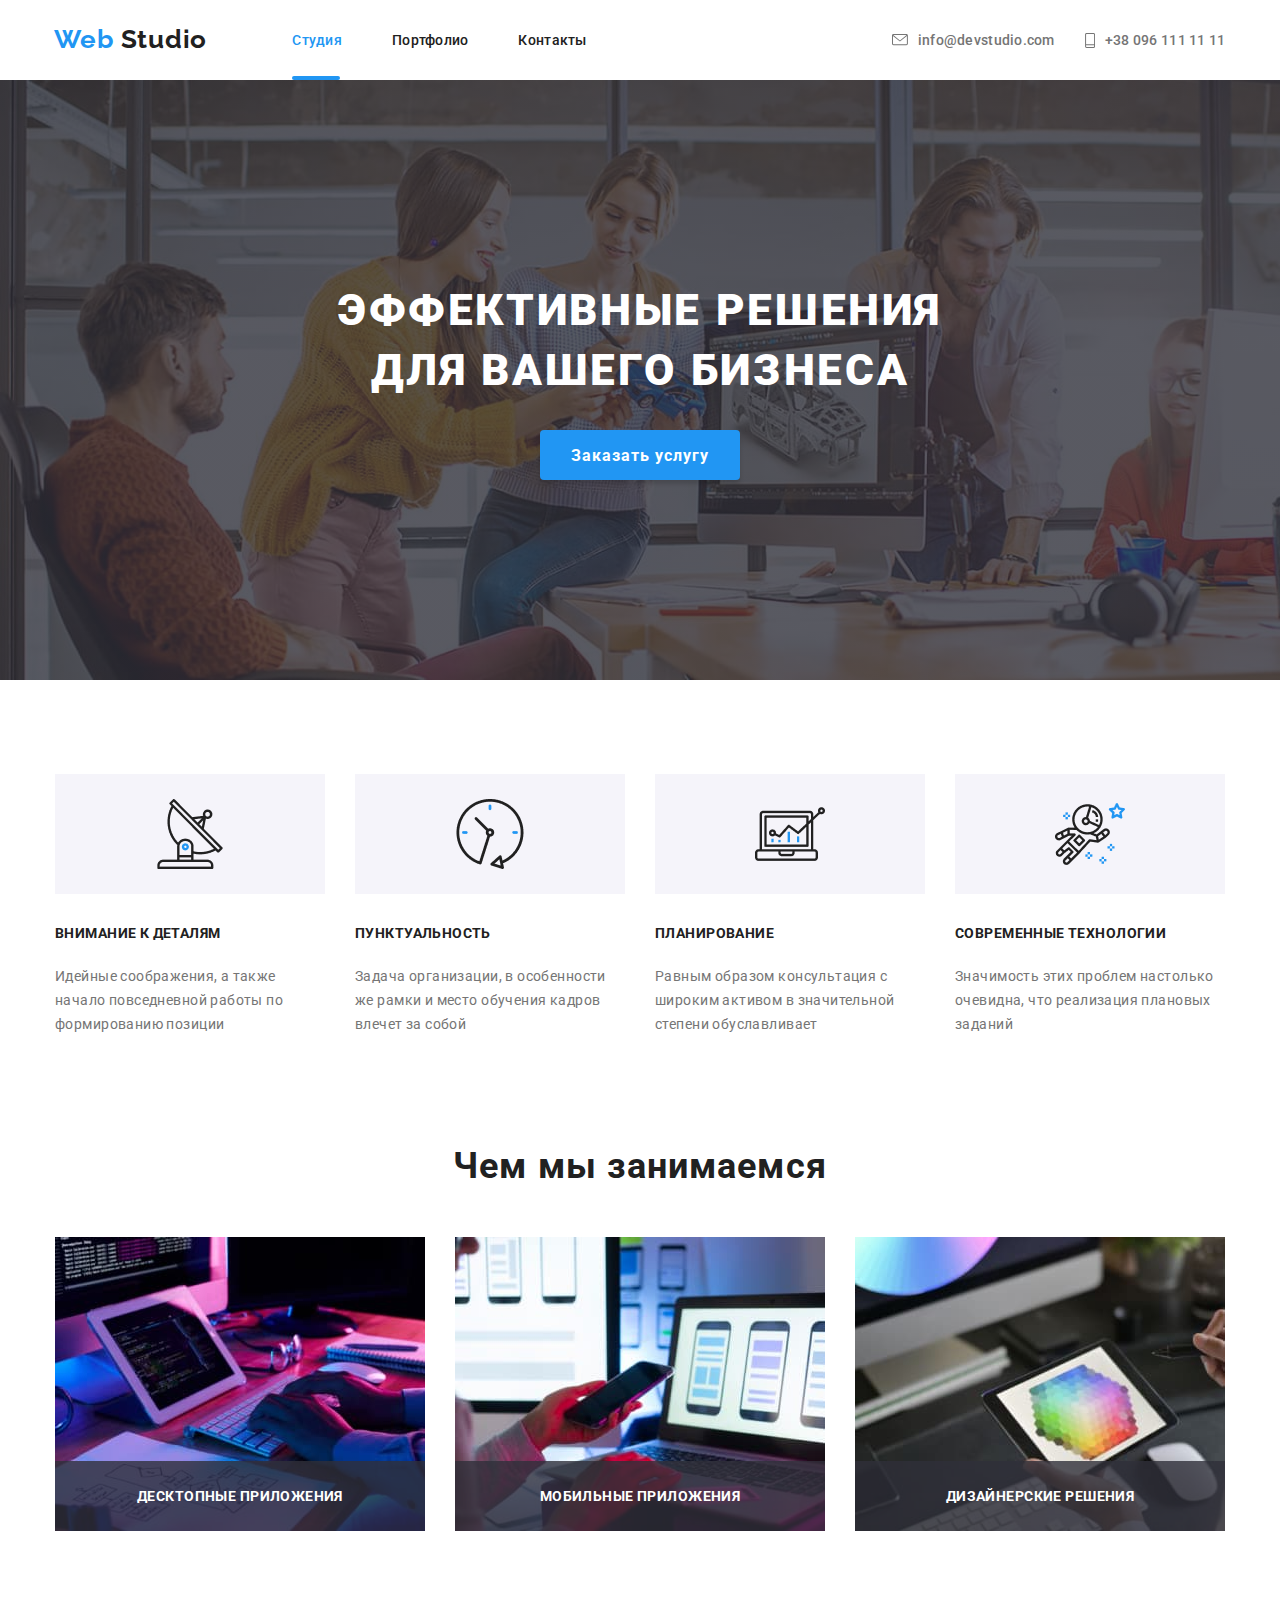
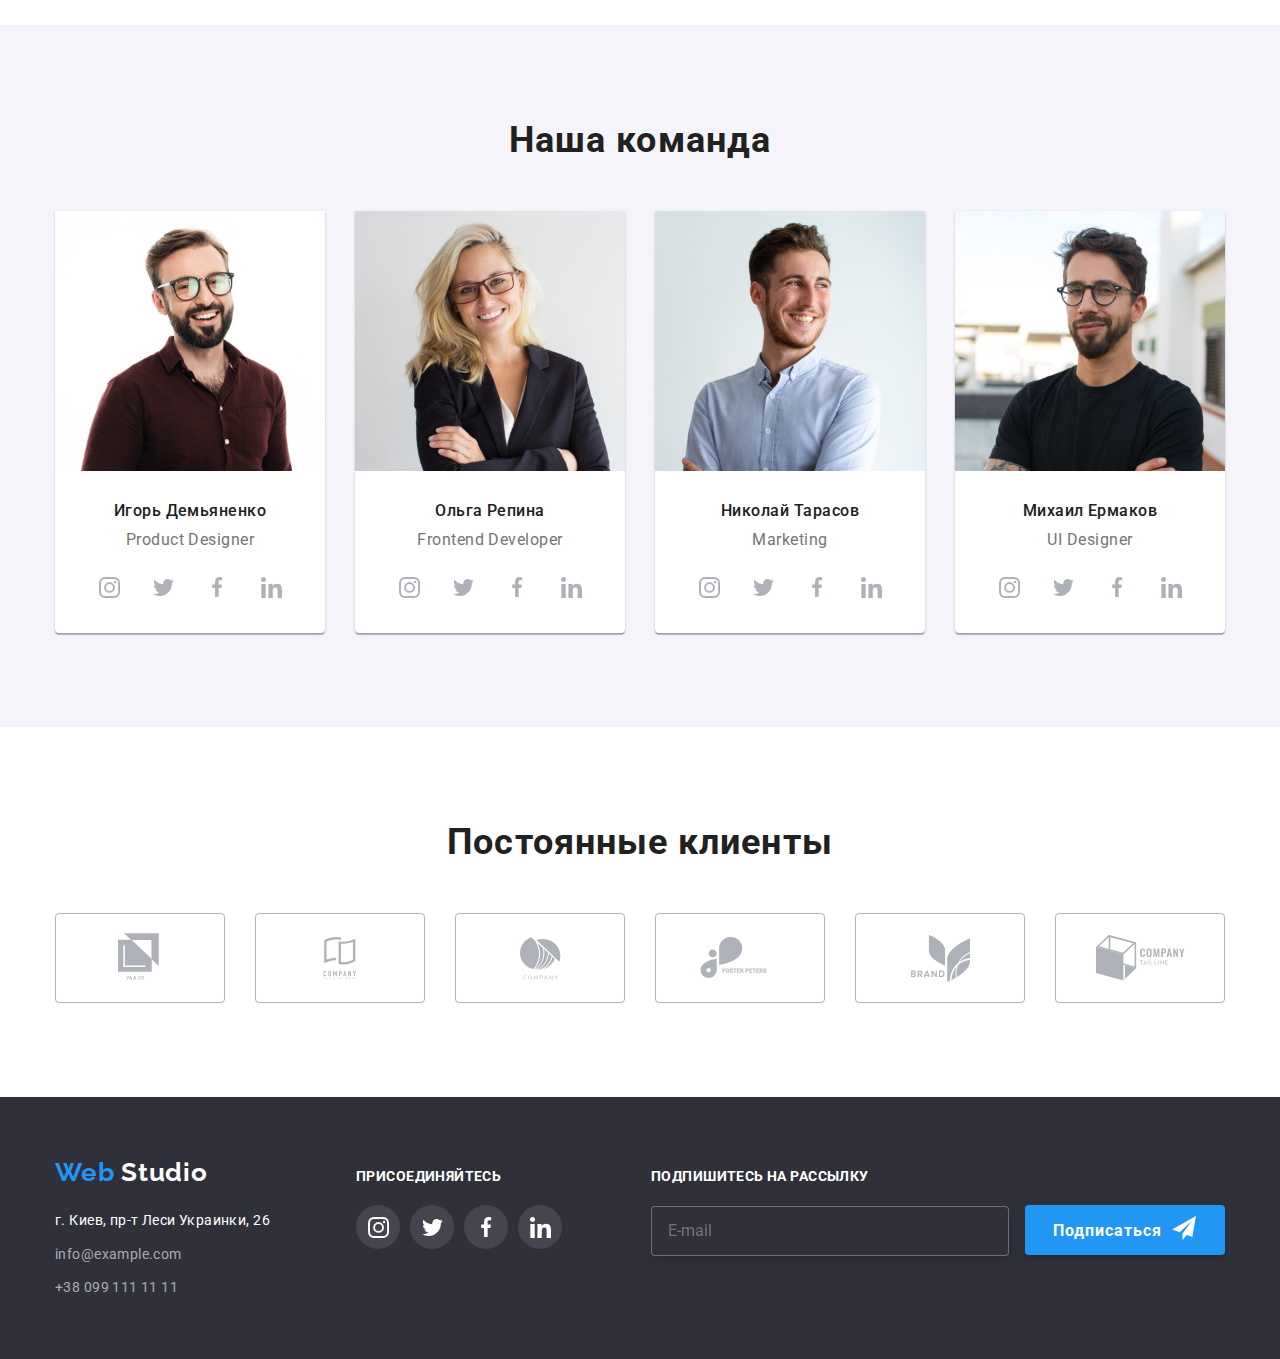
==== commit 10c5b157: "added hover/focus effects for form fields and icons" ====
--- a/index.html
+++ b/index.html
@@ -403,25 +403,40 @@
        <div class="modal">
            <div>
             <button class="btn-close" data-modal-close>
-                <svg width="30" height="30" viewBox="0 0 30 30" fill="none" xmlns="http://www.w3.org/2000/svg">
-                    <circle cx="15" cy="15" r="15" fill="white"/>
+                <svg  width="30" height="30" viewBox="0 0 30 30" fill="none" xmlns="http://www.w3.org/2000/svg">
+                    <circle cx="15" cy="15" r="15"/>
                     <circle cx="15" cy="15" r="14.5" stroke="black" stroke-opacity="0.1"/>
-                    <path d="M21 10.1079L19.8921 9L15.5 13.3921L11.1079 9L10 10.1079L14.3921 14.5L10 18.8921L11.1079 20L15.5 15.6079L19.8921 20L21 18.8921L16.6079 14.5L21 10.1079Z" fill="black"/>
+                    <path class="icon-close" d="M21 10.1079L19.8921 9L15.5 13.3921L11.1079 9L10 10.1079L14.3921 14.5L10 18.8921L11.1079 20L15.5 15.6079L19.8921 20L21 18.8921L16.6079 14.5L21 10.1079Z" fill="black"/>
                 </svg>
            </div>
            <h2 class="form-title">Оставьте свои данные, мы вам перезвоним</h2>
             <form action="#" method="POST">
-                <div class="input-field">
+                <div class="input-field name">
                     <label class="label" for="name">Имя</label>
                     <input class="input" type="text" name="name" id="name" autocomplete="off" autofocus>
+                    <span class="input-icon">
+                        <svg width="12" height="12" viewBox="0 0 12 12" fill="none" xmlns="http://www.w3.org/2000/svg">
+                            <path class="field-icon" d="M6 6C7.6575 6 9 4.6575 9 3C9 1.3425 7.6575 0 6 0C4.3425 0 3 1.3425 3 3C3 4.6575 4.3425 6 6 6ZM6 7.5C3.9975 7.5 0 8.505 0 10.5V11.25C0 11.6625 0.3375 12 0.75 12H11.25C11.6625 12 12 11.6625 12 11.25V10.5C12 8.505 8.0025 7.5 6 7.5Z" fill="#212121"/>
+                        </svg>
+                    </span> 
                 </div>
                 <div class="input-field">
                     <label class="label" for="tel">Телефон</label>
                     <input class="input" type="tel" name="tel" id="tel" autocomplete="off">
+                    <span class="input-icon">
+                        <svg  width="14" height="14" viewBox="0 0 14 14" fill="none" xmlns="http://www.w3.org/2000/svg">
+                            <path class="field-icon" d="M11.996 9.12256L10.1579 8.91269C9.71641 8.86203 9.2822 9.01401 8.97102 9.32519L7.63945 10.6568C5.59144 9.61466 3.91251 7.94296 2.87041 5.8877L4.20922 4.54888C4.5204 4.2377 4.67237 3.80349 4.62171 3.36205L4.41185 1.53836C4.325 0.807445 3.70988 0.257446 2.97173 0.257446H1.71976C0.902004 0.257446 0.221746 0.937708 0.272403 1.75547C0.655953 7.93572 5.59868 12.8712 11.7717 13.2548C12.5894 13.3054 13.2697 12.6252 13.2697 11.8074V10.5555C13.2769 9.82453 12.7269 9.2094 11.996 9.12256Z" fill="#212121"/>
+                        </svg> 
+                    </span>
                 </div>
                 <div class="input-field">
                     <label class="label" for="email">Почта</label>
                     <input class="input" type="email" name="email" id="email" autocomplete="off">
+                    <span class="input-icon">
+                        <svg width="16" height="12" viewBox="0 0 16 12" fill="none" xmlns="http://www.w3.org/2000/svg">
+                            <path class="field-icon" d="M14 0H2C1.175 0 0.5075 0.675 0.5075 1.5L0.5 10.5C0.5 11.325 1.175 12 2 12H14C14.825 12 15.5 11.325 15.5 10.5V1.5C15.5 0.675 14.825 0 14 0ZM13.7 3.1875L8.3975 6.5025C8.1575 6.6525 7.8425 6.6525 7.6025 6.5025L2.3 3.1875C2.1125 3.0675 2 2.865 2 2.6475C2 2.145 2.5475 1.845 2.975 2.1075L8 5.25L13.025 2.1075C13.4525 1.845 14 2.145 14 2.6475C14 2.865 13.8875 3.0675 13.7 3.1875Z" fill="#212121"/>
+                        </svg>
+                    </span>
                 </div>
                 <div class="input-field">
                     <label class="label" for="comments">Комментарий</label>
@@ -430,8 +445,7 @@
                         id="comments" 
                         cols="30" 
                         rows="5"
-                        placeholder="Введите текст">
-                    </textarea>
+                        placeholder="Введите текст"></textarea>
                 <div class="input-checkbox">
                     <input class="input" type="checkbox" name="checkbox" id="checkbox">
                     <label class="label" for="email">Соглашаюсь с рассылкой и принимаю 
--- a/css/styles.css
+++ b/css/styles.css
@@ -234,7 +234,7 @@
     display:inline-block;
     width: 200px;
     height: 50px;
-    padding: 10px 32px;
+    padding: 10px 30px;
 
     border: 1px solid transparent;
     box-shadow: 0px 4px 4px rgba(0, 0, 0, 0.15);
@@ -246,10 +246,6 @@
     line-height: 1.875;
     letter-spacing: 0.06em;
     border-radius: 4px;
-}
-
-.button.hero {
-    min-width: 203px;
 }
 
 /*Section "Advantages" styling*/
@@ -697,7 +693,6 @@
     padding-top: 72px;
     padding-bottom: 94px;
     margin-left: auto;
-
 }
 
 .input-mail {
@@ -712,21 +707,25 @@
 }
 
 .button.subscribe {
-    display: inline-block;
+    display: inline-flex;
     margin-left: 12px;
+    padding: 10px 27px;
 }
 
 .button.subscribe::after {
     display: inline-block;
     
-    content: '';
-    width: 20px;
-    height: 20px;
+    content: "";
+    width: 24px;
+    height: 24px;
+    margin-left: 10px;
     background: url(../images/icon-send.svg);
-    outline: 1px solid tomato;
-    background-color: tomato;
-}
-
+
+    background-position: center;
+    background-size: cover;
+    background-repeat: no-repeat;
+   
+}
 
 .backdrop {
     position: fixed;
@@ -765,7 +764,14 @@
     padding: 0;
     
     background-color: var(--background-color-main);
-}
+    transition: fill 250ms cubic-bezier(0.4, 0, 0.2, 1);;
+}
+
+.btn-close:hover .icon-close,
+.btn-close:focus .icon-close {
+    fill: var(--link-color-active);
+}
+
 .form-title {
     width: 448px;
     margin-bottom: 12px;
@@ -779,6 +785,8 @@
 }
 
 .input-field {
+    position: relative;
+
     display: flex;
     flex-direction: column;
 
@@ -798,13 +806,41 @@
 
 .input {
     height: 40px;
-    padding: 12px 15px;
+   
+    padding-left: 42px;
+    scroll-padding-right: 15px;
     margin-bottom: 10px;
-
+    
     border: 1px solid rgba(33, 33, 33, 0.2);
     box-sizing: border-box;
     border-radius: 4px;
-}
+
+    transition-property: border;
+    transition-duration: 250ms;
+    transition-timing-function: cubic-bezier(0.4, 0, 0.2, 1) ;
+}
+
+.input-icon {
+    position: absolute;
+    top: 57%;
+    left: 15px;
+
+    display: inline-block;
+
+    transform: translateY(-50%);
+
+    transition: fill 250ms cubic-bezier(0.4, 0, 0.2, 1);
+}
+.input-field:hover .input,
+.input-field:focus .input {
+    border: 1px solid var(--text-color-accent);
+}
+
+.input-field:hover .field-icon,
+.input-field:focus .field-icon {
+    fill: var(--background-color-accent);
+}
+
 
 .input-field .textarea {
     margin-bottom: 25px;
